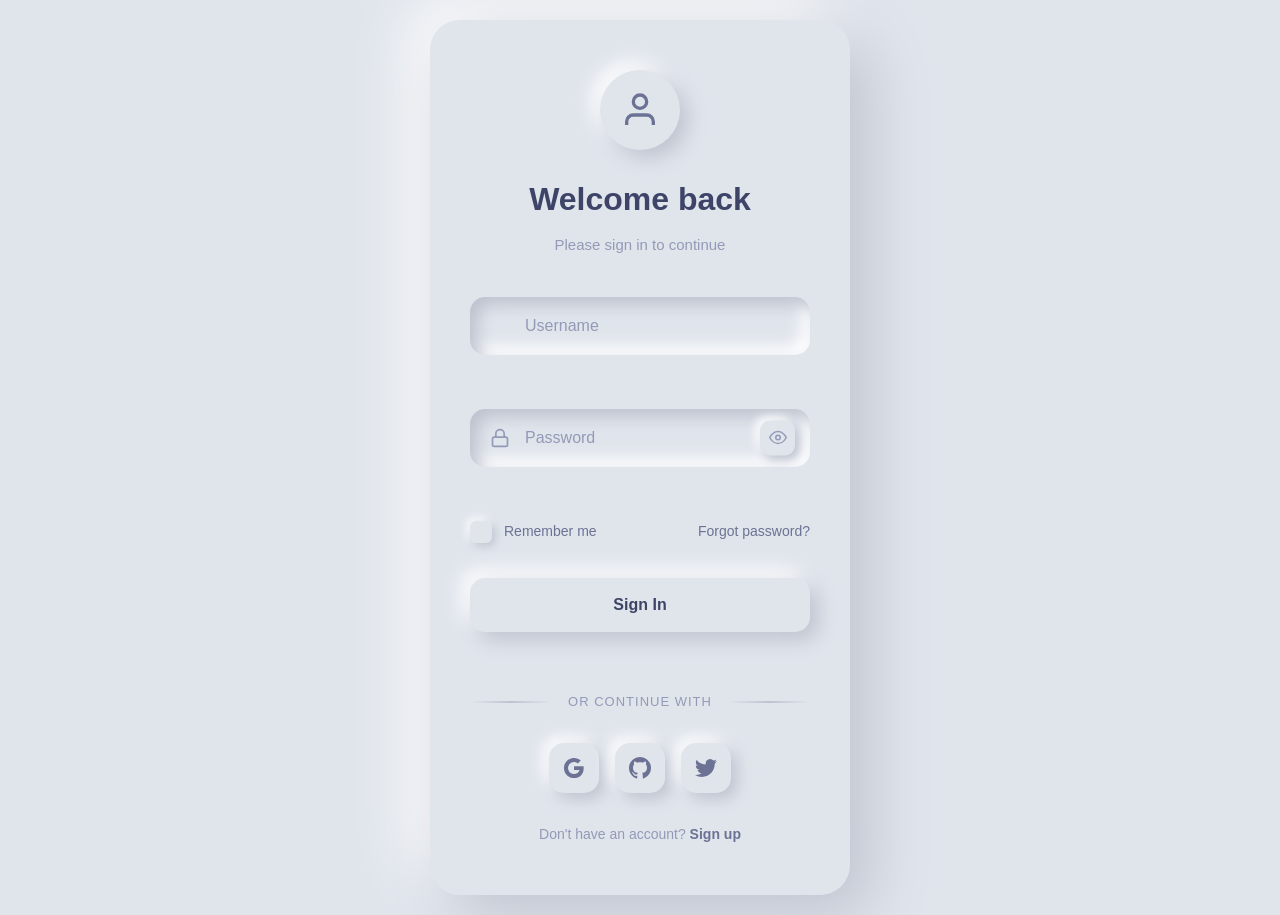
==== login/index.html @ 4c2928db "Add files via upload" ====
<!DOCTYPE html>
<html lang="en">
<head>
    <meta charset="UTF-8">
    <meta name="viewport" content="width=device-width, initial-scale=1.0">
    <title>Neumorphism Login Form</title>
    <link rel="stylesheet" href="style.css">
</head>
<body>
    <div class="login-container">
        <div class="login-card">
            <div class="login-header">
                <div class="neu-icon">
                    <div class="icon-inner">
                        <svg viewBox="0 0 24 24" fill="none" stroke="currentColor" stroke-width="2">
                            <path d="M20 21v-2a4 4 0 0 0-4-4H8a4 4 0 0 0-4 4v2"/>
                            <circle cx="12" cy="7" r="4"/>
                        </svg>
                    </div>
                </div>
                <h2>Welcome back</h2>
                <p>Please sign in to continue</p>
            </div>
            
            <form class="login-form" id="loginForm" novalidate>
                <div class="form-group">
                    <div class="input-group neu-input">
                        <input type="text" id="username" name="username" required autocomplete="username" placeholder=" ">
                        <label for="username">Username</label>
                        <!-- <div class="input-icon">
                            <svg viewBox="0 0 24 24" fill="none" stroke="currentColor" stroke-width="2">
                                <path d="M4 4h16c1.1 0 2 .9 2 2v12c0 1.1-.9 2-2 2H4c-1.1 0-2-.9-2-2V6c0-1.1.9-2 2-2z"/>
                                <polyline points="22,6 12,13 2,6"/>
                            </svg>
                        </div> -->
                    </div>
                    <span class="error-message" id="emailError"></span>
                </div>

                <div class="form-group">
                    <div class="input-group neu-input password-group">
                        <input type="password" id="password" name="password" required autocomplete="current-password" placeholder=" ">
                        <label for="password">Password</label>
                        <div class="input-icon">
                            <svg viewBox="0 0 24 24" fill="none" stroke="currentColor" stroke-width="2">
                                <rect x="3" y="11" width="18" height="11" rx="2" ry="2"/>
                                <path d="M7 11V7a5 5 0 0110 0v4"/>
                            </svg>
                        </div>
                        <button type="button" class="password-toggle neu-toggle" id="passwordToggle" aria-label="Toggle password visibility">
                            <svg class="eye-open" viewBox="0 0 24 24" fill="none" stroke="currentColor" stroke-width="2">
                                <path d="M1 12s4-8 11-8 11 8 11 8-4 8-11 8-11-8-11-8z"/>
                                <circle cx="12" cy="12" r="3"/>
                            </svg>
                            <svg class="eye-closed" viewBox="0 0 24 24" fill="none" stroke="currentColor" stroke-width="2">
                                <path d="M17.94 17.94A10.07 10.07 0 0 1 12 20c-7 0-11-8-11-8a18.45 18.45 0 0 1 5.06-5.94M9.9 4.24A9.12 9.12 0 0 1 12 4c7 0 11 8 11 8a18.5 18.5 0 0 1-2.16 3.19m-6.72-1.07a3 3 0 1 1-4.24-4.24"/>
                                <line x1="1" y1="1" x2="23" y2="23"/>
                            </svg>
                        </button>
                    </div>
                    <span class="error-message" id="passwordError"></span>
                </div>

                <div class="form-options">
                    <div class="remember-wrapper">
                        <input type="checkbox" id="remember" name="remember">
                        <label for="remember" class="checkbox-label">
                            <div class="neu-checkbox">
                                <svg viewBox="0 0 24 24" fill="none" stroke="currentColor" stroke-width="3">
                                    <polyline points="20 6 9 17 4 12"/>
                                </svg>
                            </div>
                            Remember me
                        </label>
                    </div>
                    <a href="#" class="forgot-link">Forgot password?</a>
                </div>

                <button type="submit" class="neu-button login-btn">
                    <span class="btn-text">Sign In</span>
                    <div class="btn-loader">
                        <div class="neu-spinner"></div>
                    </div>
                </button>
            </form>

            <div class="divider">
                <div class="divider-line"></div>
                <span>or continue with</span>
                <div class="divider-line"></div>
            </div>

            <div class="social-login">
                <button type="button" class="social-btn neu-social">
                    <svg viewBox="0 0 24 24" fill="currentColor">
                        <path d="M22.56 12.25c0-.78-.07-1.53-.2-2.25H12v4.26h5.92c-.26 1.37-1.04 2.53-2.21 3.31v2.77h3.57c2.08-1.92 3.28-4.74 3.28-8.09z"/>
                        <path d="M12 23c2.97 0 5.46-.98 7.28-2.66l-3.57-2.77c-.98.66-2.23 1.06-3.71 1.06-2.86 0-5.29-1.93-6.16-4.53H2.18v2.84C3.99 20.53 7.7 23 12 23z"/>
                        <path d="M5.84 14.09c-.22-.66-.35-1.36-.35-2.09s.13-1.43.35-2.09V7.07H2.18C1.43 8.55 1 10.22 1 12s.43 3.45 1.18 4.93l2.85-2.22.81-.62z"/>
                        <path d="M12 5.38c1.62 0 3.06.56 4.21 1.64l3.15-3.15C17.45 2.09 14.97 1 12 1 7.7 1 3.99 3.47 2.18 7.07l3.66 2.84c.87-2.6 3.3-4.53 6.16-4.53z"/>
                    </svg>
                </button>
                <button type="button" class="social-btn neu-social">
                    <svg viewBox="0 0 24 24" fill="currentColor">
                        <path d="M12 0c-6.626 0-12 5.373-12 12 0 5.302 3.438 9.8 8.207 11.387.599.111.793-.261.793-.577v-2.234c-3.338.726-4.033-1.416-4.033-1.416-.546-1.387-1.333-1.756-1.333-1.756-1.089-.745.083-.729.083-.729 1.205.084 1.839 1.237 1.839 1.237 1.07 1.834 2.807 1.304 3.492.997.107-.775.418-1.305.762-1.604-2.665-.305-5.467-1.334-5.467-5.931 0-1.311.469-2.381 1.236-3.221-.124-.303-.535-1.524.117-3.176 0 0 1.008-.322 3.301 1.23.957-.266 1.983-.399 3.003-.404 1.02.005 2.047.138 3.006.404 2.291-1.552 3.297-1.23 3.297-1.23.653 1.653.242 2.874.118 3.176.77.84 1.235 1.911 1.235 3.221 0 4.609-2.807 5.624-5.479 5.921.43.372.823 1.102.823 2.222v3.293c0 .319.192.694.801.576 4.765-1.589 8.199-6.086 8.199-11.386 0-6.627-5.373-12-12-12z"/>
                    </svg>
                </button>
                <button type="button" class="social-btn neu-social">
                    <svg viewBox="0 0 24 24" fill="currentColor">
                        <path d="M23.953 4.57a10 10 0 01-2.825.775 4.958 4.958 0 002.163-2.723c-.951.555-2.005.959-3.127 1.184a4.92 4.92 0 00-8.384 4.482C7.69 8.095 4.067 6.13 1.64 3.162a4.822 4.822 0 00-.666 2.475c0 1.71.87 3.213 2.188 4.096a4.904 4.904 0 01-2.228-.616v.06a4.923 4.923 0 003.946 4.827 4.996 4.996 0 01-2.212.085 4.936 4.936 0 004.604 3.417 9.867 9.867 0 01-6.102 2.105c-.39 0-.779-.023-1.17-.067a13.995 13.995 0 007.557 2.209c9.053 0 13.998-7.496 13.998-13.985 0-.21 0-.42-.015-.63A9.935 9.935 0 0024 4.59z"/>
                    </svg>
                </button>
            </div>

            <div class="signup-link">
                <p>Don't have an account? <a href="#">Sign up</a></p>
            </div>

            <div class="success-message" id="successMessage">
                <div class="success-icon neu-icon">
                    <svg viewBox="0 0 24 24" fill="none" stroke="currentColor" stroke-width="3">
                        <polyline points="20 6 9 17 4 12"/>
                    </svg>
                </div>
                <h3>Success!</h3>
                <p>Redirecting to your dashboard...</p>
            </div>
        </div>
    </div>

    <script src="../../shared/js/form-utils.js"></script>
    <script src="script.js"></script>
    <script src="js/login.js"></script>
</body>
</html>
---- login/style.css ----
/* Neumorphism Login Form - Complete & Self-Contained */

* {
    margin: 0;
    padding: 0;
    box-sizing: border-box;
}

body {
    font-family: -apple-system, BlinkMacSystemFont, 'Segoe UI', Roboto, sans-serif;
    background: #e0e5ec;
    min-height: 100vh;
    display: flex;
    align-items: center;
    justify-content: center;
    padding: 20px;
    line-height: 1.6;
}

.login-container {
    width: 100%;
    max-width: 420px;
}

.login-card {
    background: #e0e5ec;
    border-radius: 30px;
    padding: 50px 40px;
    box-shadow: 
        20px 20px 60px #bec3cf,
        -20px -20px 60px #ffffff;
    position: relative;
    transition: all 0.3s ease;
}

.login-card:hover {
    transform: translateY(-5px);
}

.login-header {
    text-align: center;
    margin-bottom: 40px;
}

.neu-icon {
    width: 80px;
    height: 80px;
    margin: 0 auto 24px;
    background: #e0e5ec;
    border-radius: 50%;
    display: flex;
    align-items: center;
    justify-content: center;
    box-shadow: 
        8px 8px 20px #bec3cf,
        -8px -8px 20px #ffffff,
        inset 0 0 0 #bec3cf,
        inset 0 0 0 #ffffff;
    transition: all 0.3s ease;
}

.neu-icon:hover {
    box-shadow: 
        4px 4px 10px #bec3cf,
        -4px -4px 10px #ffffff,
        inset 4px 4px 10px #bec3cf,
        inset -4px -4px 10px #ffffff;
}

.icon-inner {
    width: 40px;
    height: 40px;
    display: flex;
    align-items: center;
    justify-content: center;
    color: #6c7293;
}

.icon-inner svg {
    width: 100%;
    height: 100%;
}

.login-header h2 {
    color: #3d4468;
    font-size: 2rem;
    font-weight: 600;
    margin-bottom: 8px;
}

.login-header p {
    color: #9499b7;
    font-size: 15px;
    font-weight: 400;
}

/* Neumorphic Input Styles */
.form-group {
    margin-bottom: 28px;
    position: relative;
}

.neu-input {
    position: relative;
    background: #e0e5ec;
    border-radius: 15px;
    box-shadow: 
        inset 8px 8px 16px #bec3cf,
        inset -8px -8px 16px #ffffff;
    transition: all 0.3s ease;
}

.neu-input:focus-within {
    box-shadow: 
        inset 4px 4px 8px #bec3cf,
        inset -4px -4px 8px #ffffff;
}

.neu-input input {
    width: 100%;
    background: transparent;
    border: none;
    padding: 20px 24px;
    padding-left: 55px;
    color: #3d4468;
    font-size: 16px;
    font-weight: 500;
    outline: none;
    transition: all 0.3s ease;
}

.neu-input input::placeholder {
    color: transparent;
}

.neu-input label {
    position: absolute;
    left: 55px;
    top: 50%;
    transform: translateY(-50%);
    color: #9499b7;
    font-size: 16px;
    font-weight: 400;
    pointer-events: none;
    transition: all 0.3s ease;
}

.neu-input input:focus + label,
.neu-input input:not(:placeholder-shown) + label {
    top: 8px;
    font-size: 12px;
    color: #6c7293;
    transform: translateY(0);
}

.input-icon {
    position: absolute;
    left: 20px;
    top: 50%;
    transform: translateY(-50%);
    width: 20px;
    height: 20px;
    color: #9499b7;
    transition: all 0.3s ease;
}

.input-icon svg {
    width: 100%;
    height: 100%;
}

.neu-input:focus-within .input-icon {
    color: #6c7293;
}

/* Password Toggle */
.password-group {
    padding-right: 50px;
}

.neu-toggle {
    position: absolute;
    right: 15px;
    top: 50%;
    transform: translateY(-50%);
    background: #e0e5ec;
    border: none;
    width: 35px;
    height: 35px;
    border-radius: 10px;
    cursor: pointer;
    display: flex;
    align-items: center;
    justify-content: center;
    color: #9499b7;
    box-shadow: 
        4px 4px 10px #bec3cf,
        -4px -4px 10px #ffffff;
    transition: all 0.3s ease;
}

.neu-toggle:hover {
    color: #6c7293;
}

.neu-toggle:active {
    box-shadow: 
        inset 2px 2px 5px #bec3cf,
        inset -2px -2px 5px #ffffff;
}

.neu-toggle svg {
    width: 18px;
    height: 18px;
}

.eye-closed {
    display: none;
}

.neu-toggle.show-password .eye-open {
    display: none;
}

.neu-toggle.show-password .eye-closed {
    display: block;
}

/* Form Options */
.form-options {
    display: flex;
    justify-content: space-between;
    align-items: center;
    margin-bottom: 35px;
    flex-wrap: wrap;
    gap: 16px;
}

.remember-wrapper {
    display: flex;
    align-items: center;
    cursor: pointer;
}

.remember-wrapper input[type="checkbox"] {
    display: none;
}

.checkbox-label {
    display: flex;
    align-items: center;
    gap: 12px;
    cursor: pointer;
    user-select: none;
    color: #6c7293;
    font-size: 14px;
    font-weight: 500;
}

.neu-checkbox {
    width: 22px;
    height: 22px;
    background: #e0e5ec;
    border-radius: 6px;
    display: flex;
    align-items: center;
    justify-content: center;
    box-shadow: 
        3px 3px 8px #bec3cf,
        -3px -3px 8px #ffffff;
    transition: all 0.3s ease;
    position: relative;
    overflow: hidden;
}

.remember-wrapper input[type="checkbox"]:checked + .checkbox-label .neu-checkbox {
    box-shadow: 
        inset 2px 2px 5px #bec3cf,
        inset -2px -2px 5px #ffffff;
}

.neu-checkbox svg {
    width: 14px;
    height: 14px;
    color: #00c896;
    opacity: 0;
    transform: scale(0);
    transition: all 0.3s ease;
}

.remember-wrapper input[type="checkbox"]:checked + .checkbox-label .neu-checkbox svg {
    opacity: 1;
    transform: scale(1);
}

.forgot-link {
    color: #6c7293;
    text-decoration: none;
    font-size: 14px;
    font-weight: 500;
    transition: color 0.3s ease;
}

.forgot-link:hover {
    color: #3d4468;
}

/* Neumorphic Button */
.neu-button {
    width: 100%;
    background: #e0e5ec;
    border: none;
    border-radius: 15px;
    padding: 18px 32px;
    color: #3d4468;
    font-size: 16px;
    font-weight: 600;
    cursor: pointer;
    position: relative;
    margin-bottom: 30px;
    box-shadow: 
        8px 8px 20px #bec3cf,
        -8px -8px 20px #ffffff;
    transition: all 0.3s ease;
    overflow: hidden;
}

.neu-button::before {
    content: '';
    position: absolute;
    top: 0;
    left: -100%;
    width: 100%;
    height: 100%;
    background: linear-gradient(90deg, transparent, rgba(255, 255, 255, 0.3), transparent);
    transition: left 0.5s ease;
}

.neu-button:hover {
    transform: translateY(-2px);
    box-shadow: 
        12px 12px 30px #bec3cf,
        -12px -12px 30px #ffffff;
}

.neu-button:hover::before {
    left: 100%;
}

.neu-button:active {
    transform: translateY(0);
    box-shadow: 
        inset 4px 4px 10px #bec3cf,
        inset -4px -4px 10px #ffffff;
}

.btn-text {
    position: relative;
    z-index: 1;
    transition: opacity 0.3s ease;
}

.btn-loader {
    position: absolute;
    top: 50%;
    left: 50%;
    transform: translate(-50%, -50%);
    opacity: 0;
    transition: opacity 0.3s ease;
}

.neu-spinner {
    width: 20px;
    height: 20px;
    border: 3px solid #bec3cf;
    border-top: 3px solid #6c7293;
    border-radius: 50%;
    animation: spin 1s linear infinite;
}

@keyframes spin {
    0% { transform: rotate(0deg); }
    100% { transform: rotate(360deg); }
}

.neu-button.loading .btn-text {
    opacity: 0;
}

.neu-button.loading .btn-loader {
    opacity: 1;
}

/* Divider */
.divider {
    display: flex;
    align-items: center;
    margin: 30px 0;
    gap: 16px;
}

.divider-line {
    flex: 1;
    height: 2px;
    background: linear-gradient(90deg, transparent, #bec3cf, transparent);
}

.divider span {
    color: #9499b7;
    font-size: 13px;
    font-weight: 500;
    text-transform: uppercase;
    letter-spacing: 1px;
}

/* Social Login */
.social-login {
    display: flex;
    justify-content: center;
    gap: 16px;
    margin-bottom: 30px;
}

.neu-social {
    width: 50px;
    height: 50px;
    background: #e0e5ec;
    border: none;
    border-radius: 15px;
    cursor: pointer;
    display: flex;
    align-items: center;
    justify-content: center;
    color: #6c7293;
    box-shadow: 
        6px 6px 15px #bec3cf,
        -6px -6px 15px #ffffff;
    transition: all 0.3s ease;
}

.neu-social:hover {
    transform: translateY(-2px);
    box-shadow: 
        8px 8px 20px #bec3cf,
        -8px -8px 20px #ffffff;
}

.neu-social:active {
    transform: translateY(0);
    box-shadow: 
        inset 3px 3px 8px #bec3cf,
        inset -3px -3px 8px #ffffff;
}

.neu-social svg {
    width: 22px;
    height: 22px;
}

/* Signup Link */
.signup-link {
    text-align: center;
}

.signup-link p {
    color: #9499b7;
    font-size: 14px;
}

.signup-link a {
    color: #6c7293;
    text-decoration: none;
    font-weight: 600;
    transition: color 0.3s ease;
}

.signup-link a:hover {
    color: #3d4468;
}

/* Error States */
.error-message {
    color: #ff3b5c;
    font-size: 12px;
    font-weight: 500;
    margin-top: 8px;
    margin-left: 20px;
    opacity: 0;
    transform: translateY(-10px);
    transition: all 0.3s ease;
}

.error-message.show {
    opacity: 1;
    transform: translateY(0);
}

.form-group.error .neu-input {
    box-shadow: 
        inset 8px 8px 16px #ffb8c4,
        inset -8px -8px 16px #ffffff,
        0 0 0 2px #ff3b5c;
}

/* Success Message */
.success-message {
    display: none;
    text-align: center;
    padding: 40px 20px;
    opacity: 0;
    transform: translateY(20px);
    transition: all 0.5s ease;
}

.success-message.show {
    display: block;
    opacity: 1;
    transform: translateY(0);
}

.success-message .neu-icon {
    background: #e0e5ec;
    color: #00c896;
    margin-bottom: 20px;
}

.success-message h3 {
    color: #3d4468;
    font-size: 1.5rem;
    margin-bottom: 8px;
}

.success-message p {
    color: #9499b7;
    font-size: 14px;
}

/* Mobile Responsive */
@media (max-width: 480px) {
    body {
        padding: 16px;
    }
    
    .login-card {
        padding: 35px 25px;
        border-radius: 20px;
    }
    
    .login-header h2 {
        font-size: 1.75rem;
    }
    
    .neu-input input {
        padding: 18px 20px;
        padding-left: 50px;
    }
    
    .neu-input label {
        left: 50px;
    }
    
    .form-options {
        flex-direction: column;
        align-items: flex-start;
        gap: 16px;
    }
}
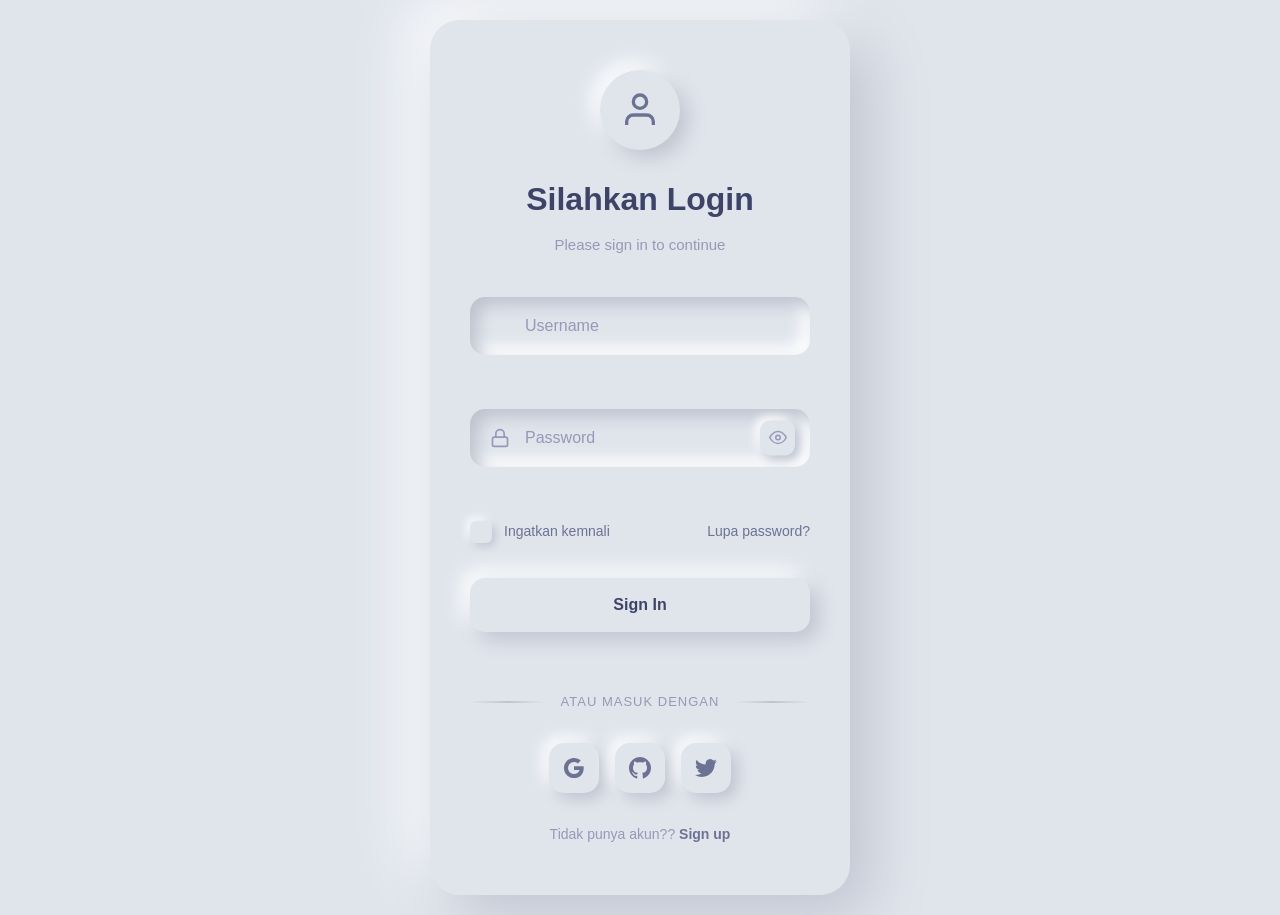
==== commit c2f68fda: "Update index.html" ====
--- a/login/index.html
+++ b/login/index.html
@@ -3,7 +3,7 @@
 <head>
     <meta charset="UTF-8">
     <meta name="viewport" content="width=device-width, initial-scale=1.0">
-    <title>Neumorphism Login Form</title>
+    <title>BeniWeb login</title>
     <link rel="stylesheet" href="style.css">
 </head>
 <body>
@@ -18,7 +18,7 @@
                         </svg>
                     </div>
                 </div>
-                <h2>Welcome back</h2>
+                <h2>Silahkan Login</h2>
                 <p>Please sign in to continue</p>
             </div>
             
@@ -70,10 +70,10 @@
                                     <polyline points="20 6 9 17 4 12"/>
                                 </svg>
                             </div>
-                            Remember me
+                            Ingatkan kemnali
                         </label>
                     </div>
-                    <a href="#" class="forgot-link">Forgot password?</a>
+                    <a href="#" class="forgot-link">Lupa password?</a>
                 </div>
 
                 <button type="submit" class="neu-button login-btn">
@@ -86,7 +86,7 @@
 
             <div class="divider">
                 <div class="divider-line"></div>
-                <span>or continue with</span>
+                <span>atau masuk dengan</span>
                 <div class="divider-line"></div>
             </div>
 
@@ -112,7 +112,7 @@
             </div>
 
             <div class="signup-link">
-                <p>Don't have an account? <a href="#">Sign up</a></p>
+                <p>Tidak punya akun?? <a href="#">Sign up</a></p>
             </div>
 
             <div class="success-message" id="successMessage">
